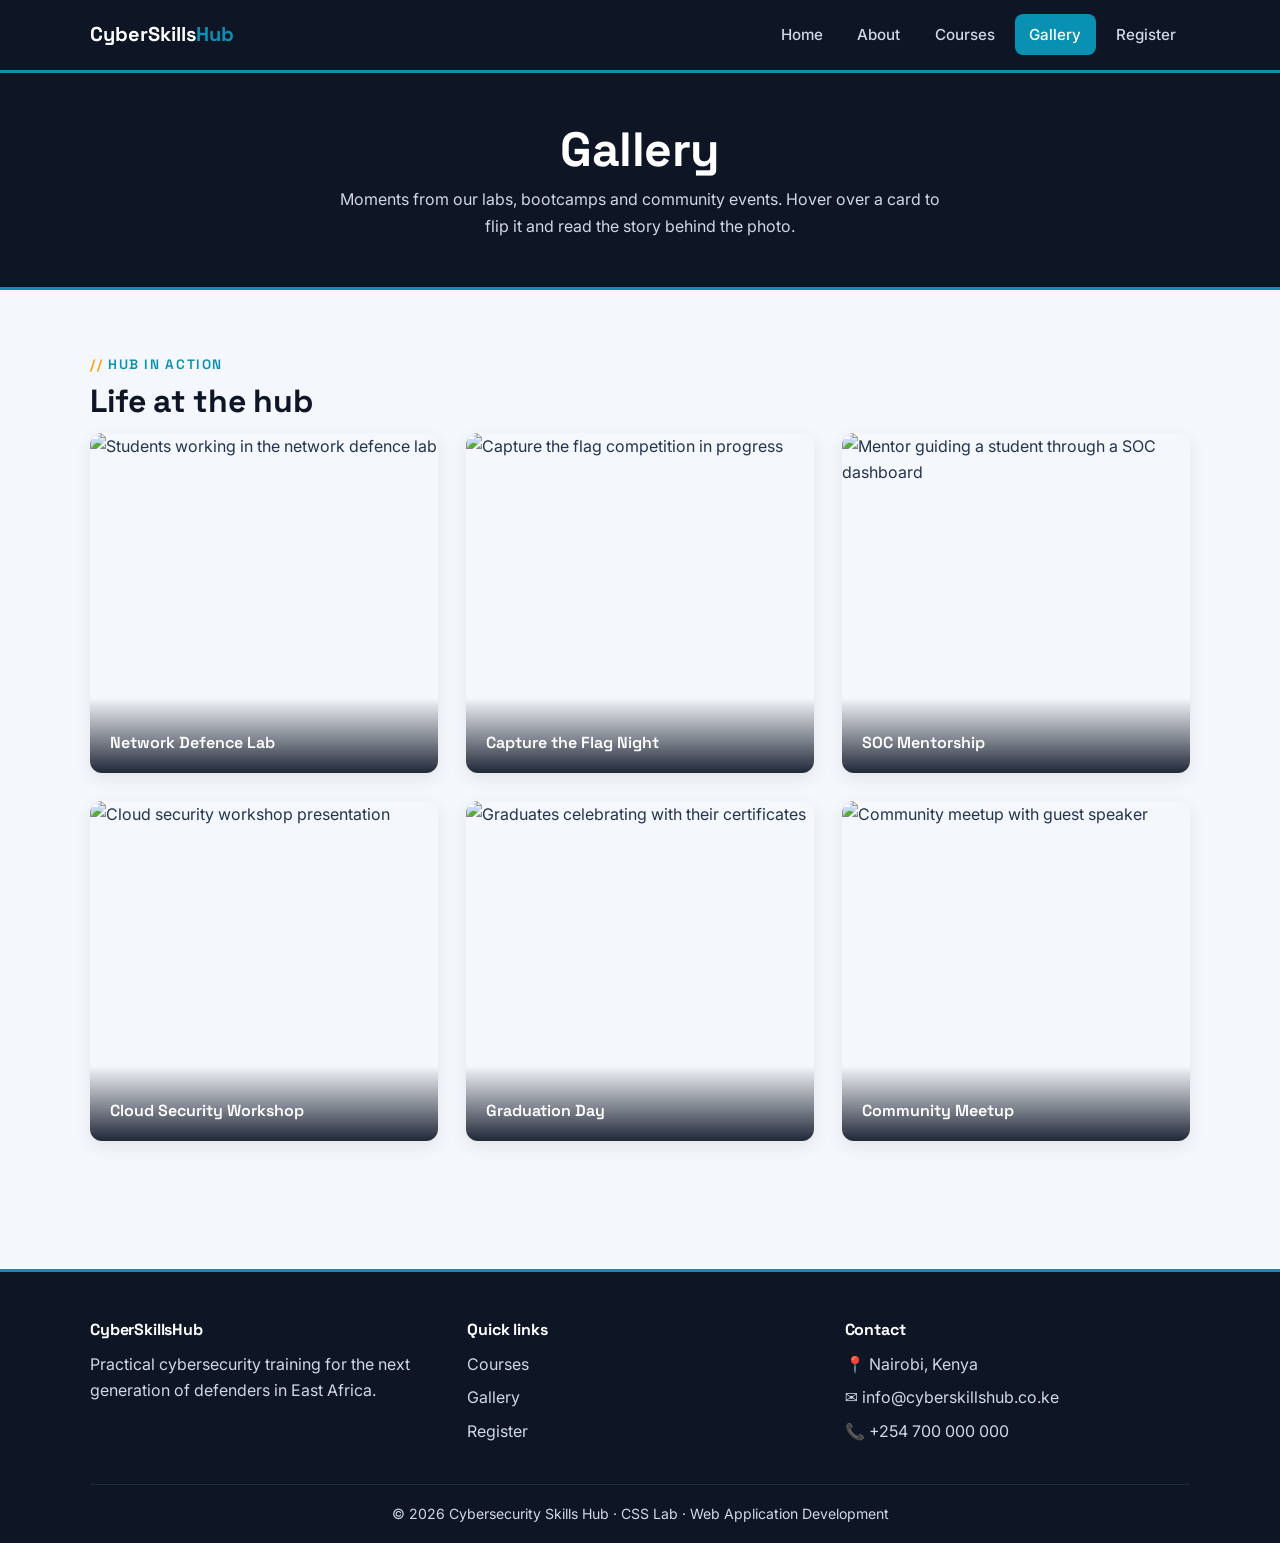
==== gallery.html @ 4f903a4d "Added gallery page" ====
<!DOCTYPE html>
<html lang="en">
<head>
  <meta charset="UTF-8">
  <meta name="viewport" content="width=device-width, initial-scale=1.0">
  <title>Cybersecurity Skills Hub | Gallery</title>
  <link rel="stylesheet" href="csslab.css">
</head>
<body>

  <header class="navbar">
    <div class="container">
      <div class="logo">CyberSkills<span>Hub</span></div>
      <nav>
        <ul class="nav-links">
          <li><a href="index.html">Home</a></li>
          <li><a href="about.html">About</a></li>
          <li><a href="courses.html">Courses</a></li>
          <li><a href="gallery.html" class="active">Gallery</a></li>
          <li><a href="register.html">Register</a></li>
        </ul>
      </nav>
    </div>
  </header>

  <section class="page-hero">
    <h1>Gallery</h1>
    <p>Moments from our labs, bootcamps and community events.
      Hover over a card to flip it and read the story behind the photo.</p>
  </section>

  <section class="section">
    <div class="container">
      <span class="eyebrow">Hub in action</span>
      <h2>Life at the hub</h2>

      <!--
        Replace the picsum.photos placeholder images with your own photos
        (e.g. images/lab1.jpg) before final submission if you have them.
        The layout and flip effect will work exactly the same.
      -->
      <div class="gallery-grid">

        <div class="flip-card" tabindex="0">
          <div class="flip-card-inner">
            <figure class="flip-card-front">
              <img src="https://picsum.photos/seed/cyberlab1/600/450"
                   alt="Students working in the network defence lab">
              <figcaption>Network Defence Lab</figcaption>
            </figure>
            <div class="flip-card-back">
              <h3>Network Defence Lab</h3>
              <p>Learners configuring firewalls and VLANs during the
                six-week Network Defence Fundamentals course.</p>
              <a href="courses.html" class="btn btn-primary">View course</a>
            </div>
          </div>
        </div>

        <div class="flip-card" tabindex="0">
          <div class="flip-card-inner">
            <figure class="flip-card-front">
              <img src="https://picsum.photos/seed/cyberlab2/600/450"
                   alt="Capture the flag competition in progress">
              <figcaption>Capture the Flag Night</figcaption>
            </figure>
            <div class="flip-card-back">
              <h3>Capture the Flag Night</h3>
              <p>Monthly CTF challenges where teams race to find hidden
                flags across vulnerable machines.</p>
              <a href="register.html" class="btn btn-primary">Join the next one</a>
            </div>
          </div>
        </div>

        <div class="flip-card" tabindex="0">
          <div class="flip-card-inner">
            <figure class="flip-card-front">
              <img src="https://picsum.photos/seed/cyberlab3/600/450"
                   alt="Mentor guiding a student through a SOC dashboard">
              <figcaption>SOC Mentorship</figcaption>
            </figure>
            <div class="flip-card-back">
              <h3>SOC Mentorship</h3>
              <p>Weekly sessions with working analysts, walking through real
                Sentinel dashboards and incident triage.</p>
              <a href="about.html" class="btn btn-primary">Meet the mentors</a>
            </div>
          </div>
        </div>

        <div class="flip-card" tabindex="0">
          <div class="flip-card-inner">
            <figure class="flip-card-front">
              <img src="https://picsum.photos/seed/cyberlab4/600/450"
                   alt="Cloud security workshop presentation">
              <figcaption>Cloud Security Workshop</figcaption>
            </figure>
            <div class="flip-card-back">
              <h3>Cloud Security Workshop</h3>
              <p>Hands-on Azure identity and logging workshop from the
                July 2026 intake.</p>
              <a href="courses.html" class="btn btn-primary">View course</a>
            </div>
          </div>
        </div>

        <div class="flip-card" tabindex="0">
          <div class="flip-card-inner">
            <figure class="flip-card-front">
              <img src="https://picsum.photos/seed/cyberlab5/600/450"
                   alt="Graduates celebrating with their certificates">
              <figcaption>Graduation Day</figcaption>
            </figure>
            <div class="flip-card-back">
              <h3>Graduation Day</h3>
              <p>Celebrating our third cohort — 28 graduates, 11 already
                placed in internships.</p>
              <a href="about.html" class="btn btn-primary">Our story</a>
            </div>
          </div>
        </div>

        <div class="flip-card" tabindex="0">
          <div class="flip-card-inner">
            <figure class="flip-card-front">
              <img src="https://picsum.photos/seed/cyberlab6/600/450"
                   alt="Community meetup with guest speaker">
              <figcaption>Community Meetup</figcaption>
            </figure>
            <div class="flip-card-back">
              <h3>Community Meetup</h3>
              <p>Open monthly meetups with guest speakers from Nairobi's
                security community. Everyone is welcome.</p>
              <a href="register.html" class="btn btn-primary">Get updates</a>
            </div>
          </div>
        </div>

      </div>
    </div>
  </section>

  <footer class="footer">
    <div class="container">
      <div class="footer-grid">
        <div class="footer-col">
          <h4>CyberSkillsHub</h4>
          <p>Practical cybersecurity training for the next generation of
            defenders in East Africa.</p>
        </div>
        <div class="footer-col">
          <h4>Quick links</h4>
          <ul>
            <li><a href="courses.html">Courses</a></li>
            <li><a href="gallery.html">Gallery</a></li>
            <li><a href="register.html">Register</a></li>
          </ul>
        </div>
        <div class="footer-col">
          <h4>Contact</h4>
          <ul>
            <li>📍 Nairobi, Kenya</li>
            <li>✉️ info@cyberskillshub.co.ke</li>
            <li>📞 +254 700 000 000</li>
          </ul>
        </div>
      </div>
      <div class="footer-bottom">
        <p>&copy; 2026 Cybersecurity Skills Hub · CSS Lab · Web Application Development</p>
      </div>
    </div>
  </footer>

</body>
</html>
---- csslab.css ----
/* ============================================================
   CYBERSECURITY SKILLS HUB — csslab.css
   Web Application Development: CSS Lab
   Single external stylesheet linked from every HTML page.
   ------------------------------------------------------------
   Contents
   1.  Google Fonts import + design tokens (CSS variables)
   2.  Reset & base typography
   3.  Navigation bar (Flexbox)
   4.  Hero section
   5.  Buttons
   6.  Cards & section layout
   7.  Form styling
   8.  Gallery — CSS flip cards
   9.  Tables
   10. Footer
   11. Utilities, transitions & animations
   12. Responsive design (media queries)
   ============================================================ */


/* ---------- 1. FONTS & DESIGN TOKENS ---------- */

/* Google Fonts: Space Grotesk (headings) + Inter (body text) */
@import url('https://fonts.googleapis.com/css2?family=Space+Grotesk:wght@500;600;700&family=Inter:wght@400;500;600&display=swap');

:root {
  /* Colour palette — consistent across every page */
  --ink:         #0e1626;   /* deep navy: nav, footer, headings   */
  --ink-soft:    #1b2a44;   /* lighter navy: hover states         */
  --surface:     #f4f7fb;   /* page background                    */
  --card:        #ffffff;   /* card / form background             */
  --accent:      #0891b2;   /* cyan: links, buttons, highlights   */
  --accent-dark: #155e75;   /* cyan (dark): hover states          */
  --amber:       #f59e0b;   /* warm highlight: badges, markers    */
  --line:        #dce4ee;   /* borders and dividers               */
  --text:        #24344d;   /* main body text                     */
  --muted:       #5b6b85;   /* secondary text                     */

  /* Type & spacing scale */
  --font-display: 'Space Grotesk', sans-serif;
  --font-body:    'Inter', system-ui, sans-serif;
  --radius:       12px;
  --shadow:       0 6px 18px rgba(14, 22, 38, 0.08);
  --shadow-lift:  0 14px 30px rgba(14, 22, 38, 0.16);
  --space:        1rem;
}


/* ---------- 2. RESET & BASE TYPOGRAPHY ---------- */

* {
  margin: 0;
  padding: 0;
  box-sizing: border-box;
}

html {
  scroll-behavior: smooth;
}

body {
  font-family: var(--font-body);
  font-size: 1rem;
  line-height: 1.65;
  color: var(--text);
  background-color: var(--surface);
}

h1, h2, h3, h4 {
  font-family: var(--font-display);
  color: var(--ink);
  line-height: 1.2;
  letter-spacing: -0.01em;
}

h1 { font-size: clamp(2rem, 4vw, 3rem); }
h2 { font-size: clamp(1.5rem, 3vw, 2rem); margin-bottom: 0.75rem; }
h3 { font-size: 1.2rem; margin-bottom: 0.5rem; }

p {
  margin-bottom: var(--space);
}

a {
  color: var(--accent);
  text-decoration: none;
  transition: color 0.2s ease;
}

a:hover {
  color: var(--accent-dark);
}

img {
  max-width: 100%;
  display: block;
}

/* Visible keyboard focus for accessibility */
a:focus-visible,
button:focus-visible,
input:focus-visible,
select:focus-visible,
textarea:focus-visible {
  outline: 3px solid var(--amber);
  outline-offset: 2px;
}

/* Consistent page container */
.container {
  width: min(1100px, 92%);
  margin: 0 auto;
}

/* Terminal-style section label — ties into the cybersecurity theme */
.eyebrow {
  font-family: var(--font-display);
  font-size: 0.85rem;
  font-weight: 600;
  letter-spacing: 0.12em;
  text-transform: uppercase;
  color: var(--accent);
  display: block;
  margin-bottom: 0.35rem;
}

.eyebrow::before {
  content: "// ";
  color: var(--amber);
}


/* ---------- 3. NAVIGATION BAR (FLEXBOX) ---------- */

.navbar {
  background-color: var(--ink);
  border-bottom: 3px solid var(--accent);
  position: sticky;
  top: 0;
  z-index: 100;
}

.navbar .container {
  display: flex;                   /* Flexbox layout as required */
  justify-content: space-between;  /* logo left, links right     */
  align-items: center;
  flex-wrap: wrap;
  gap: 0.5rem 1.5rem;
  padding: 0.9rem 0;
}

.logo {
  font-family: var(--font-display);
  font-size: 1.25rem;
  font-weight: 700;
  color: #ffffff;
}

.logo span {
  color: var(--accent);
}

.nav-links {
  display: flex;                   /* Flexbox for the link list */
  flex-wrap: wrap;
  gap: 0.35rem;
  list-style: none;
}

.nav-links a {
  display: block;
  padding: 0.5rem 0.9rem;
  color: #cfd8e6;
  font-weight: 500;
  font-size: 0.95rem;
  border-radius: 8px;
  transition: background-color 0.25s ease, color 0.25s ease;
}

.nav-links a:hover {
  background-color: var(--ink-soft);
  color: #ffffff;
}

/* Highlights the page the visitor is currently on */
.nav-links a.active {
  background-color: var(--accent);
  color: #ffffff;
}


/* ---------- 4. HERO SECTION ---------- */

.hero {
  background:
    linear-gradient(135deg, rgba(14, 22, 38, 0.92), rgba(21, 94, 117, 0.85)),
    url('https://picsum.photos/seed/matrix/1400/600') center/cover no-repeat;
  color: #ffffff;
  text-align: center;
  padding: 5.5rem 1rem;
}

.hero h1 {
  color: #ffffff;
  margin-bottom: 0.75rem;
}

.hero h1 span {
  color: #67e8f9;
}

.hero p {
  max-width: 620px;
  margin: 0 auto 1.75rem;
  color: #dbe6f2;
  font-size: 1.08rem;
}

/* Smaller hero used on inner pages for consistency */
.page-hero {
  background-color: var(--ink);
  color: #ffffff;
  text-align: center;
  padding: 3rem 1rem;
  border-bottom: 3px solid var(--accent);
}

.page-hero h1 {
  color: #ffffff;
}

.page-hero p {
  color: #cfd8e6;
  max-width: 600px;
  margin: 0.5rem auto 0;
}


/* ---------- 5. BUTTONS ---------- */

.btn {
  display: inline-block;
  font-family: var(--font-display);
  font-weight: 600;
  font-size: 1rem;
  padding: 0.75rem 1.75rem;
  border: 2px solid var(--accent);
  border-radius: 999px;
  cursor: pointer;
  transition: background-color 0.25s ease, color 0.25s ease,
              transform 0.2s ease, box-shadow 0.2s ease;
}

.btn-primary {
  background-color: var(--accent);
  color: #ffffff;
}

.btn-primary:hover {
  background-color: var(--accent-dark);
  border-color: var(--accent-dark);
  color: #ffffff;
  transform: translateY(-2px);
  box-shadow: var(--shadow-lift);
}

.btn-outline {
  background-color: transparent;
  color: #ffffff;
}

.btn-outline:hover {
  background-color: rgba(255, 255, 255, 0.12);
  color: #ffffff;
  transform: translateY(-2px);
}

.hero .btn + .btn {
  margin-left: 0.75rem;
}


/* ---------- 6. CARDS & SECTION LAYOUT ---------- */

.section {
  padding: 4rem 0;
}

.section-alt {
  background-color: #eaf0f7;
}

.section-intro {
  max-width: 640px;
  margin-bottom: 2.25rem;
}

/* Responsive card grid used on the home and about pages */
.card-grid {
  display: grid;
  grid-template-columns: repeat(auto-fit, minmax(260px, 1fr));
  gap: 1.5rem;
}

.card {
  background-color: var(--card);
  border: 1px solid var(--line);
  border-radius: var(--radius);
  padding: 1.75rem;
  box-shadow: var(--shadow);
  transition: transform 0.25s ease, box-shadow 0.25s ease;
}

.card:hover {
  transform: translateY(-6px);
  box-shadow: var(--shadow-lift);
}

.card .icon {
  font-size: 1.9rem;
  display: inline-block;
  margin-bottom: 0.75rem;
}

.card ul {
  padding-left: 1.2rem;
  color: var(--muted);
}

.badge {
  display: inline-block;
  background-color: #fef3c7;
  color: #92400e;
  font-size: 0.78rem;
  font-weight: 600;
  padding: 0.2rem 0.7rem;
  border-radius: 999px;
  margin-bottom: 0.75rem;
}


/* ---------- 7. FORM STYLING ---------- */

.form-wrapper {
  max-width: 680px;
  margin: 0 auto;
  background-color: var(--card);
  border: 1px solid var(--line);
  border-top: 5px solid var(--accent);
  border-radius: var(--radius);
  box-shadow: var(--shadow);
  padding: 2.5rem;
}

.form-group {
  margin-bottom: 1.4rem;
}

/* Two fields side by side on wider screens */
.form-row {
  display: flex;
  gap: 1.25rem;
  flex-wrap: wrap;
}

.form-row .form-group {
  flex: 1 1 240px;
}

label {
  display: block;
  font-weight: 600;
  color: var(--ink);
  margin-bottom: 0.4rem;
  font-size: 0.95rem;
}

.required {
  color: #dc2626;
}

input[type="text"],
input[type="email"],
input[type="tel"],
input[type="date"],
select,
textarea {
  width: 100%;
  padding: 0.75rem 0.9rem;
  font-family: var(--font-body);
  font-size: 1rem;
  color: var(--text);
  background-color: #fbfdff;
  border: 1.5px solid var(--line);
  border-radius: 8px;
  transition: border-color 0.2s ease, box-shadow 0.2s ease;
}

input:focus,
select:focus,
textarea:focus {
  border-color: var(--accent);
  box-shadow: 0 0 0 3px rgba(8, 145, 178, 0.15);
  outline: none;
}

textarea {
  resize: vertical;
  min-height: 120px;
}

/* Radio buttons & checkboxes laid out with Flexbox */
fieldset {
  border: 1.5px solid var(--line);
  border-radius: 8px;
  padding: 1rem 1.25rem;
}

legend {
  font-weight: 600;
  color: var(--ink);
  padding: 0 0.5rem;
  font-size: 0.95rem;
}

.choice-list {
  display: flex;
  flex-wrap: wrap;
  gap: 0.6rem 1.75rem;
}

.choice-list label {
  display: flex;
  align-items: center;
  gap: 0.5rem;
  font-weight: 400;
  margin-bottom: 0;
  cursor: pointer;
}

input[type="radio"],
input[type="checkbox"] {
  accent-color: var(--accent);
  width: 1.05rem;
  height: 1.05rem;
}

.form-hint {
  font-size: 0.85rem;
  color: var(--muted);
  margin-top: 0.3rem;
  margin-bottom: 0;
}

.form-actions {
  display: flex;
  gap: 1rem;
  flex-wrap: wrap;
  margin-top: 1.75rem;
}

.btn-reset {
  background-color: transparent;
  color: var(--accent);
}

.btn-reset:hover {
  background-color: #e0f2fe;
}


/* ---------- 8. GALLERY — CSS FLIP CARDS ---------- */

.gallery-grid {
  display: grid;
  grid-template-columns: repeat(auto-fit, minmax(280px, 1fr));
  gap: 1.75rem;
}

/* Outer card provides 3D perspective for the flip */
.flip-card {
  background-color: transparent;
  height: 340px;
  perspective: 1000px;
}

.flip-card-inner {
  position: relative;
  width: 100%;
  height: 100%;
  transition: transform 0.7s ease;
  transform-style: preserve-3d;
  border-radius: var(--radius);
  box-shadow: var(--shadow);
}

/* The flip happens on hover (and keyboard focus) */
.flip-card:hover .flip-card-inner,
.flip-card:focus-within .flip-card-inner {
  transform: rotateY(180deg);
  box-shadow: var(--shadow-lift);
}

.flip-card-front,
.flip-card-back {
  position: absolute;
  inset: 0;
  backface-visibility: hidden;
  -webkit-backface-visibility: hidden;
  border-radius: var(--radius);
  overflow: hidden;
}

/* Front: image with a caption strip along the bottom */
.flip-card-front img {
  width: 100%;
  height: 100%;
  object-fit: cover;
}

.flip-card-front figcaption {
  position: absolute;
  left: 0;
  right: 0;
  bottom: 0;
  background: linear-gradient(transparent, rgba(14, 22, 38, 0.92));
  color: #ffffff;
  font-family: var(--font-display);
  font-weight: 600;
  padding: 2rem 1.25rem 1rem;
}

/* Back: description revealed on hover */
.flip-card-back {
  background: linear-gradient(150deg, var(--ink), var(--accent-dark));
  color: #e6f2f8;
  transform: rotateY(180deg);
  display: flex;
  flex-direction: column;
  justify-content: center;
  align-items: center;
  text-align: center;
  padding: 1.75rem;
}

.flip-card-back h3 {
  color: #ffffff;
  margin-bottom: 0.6rem;
}

.flip-card-back p {
  font-size: 0.95rem;
  margin-bottom: 1.25rem;
}

.flip-card-back .btn {
  padding: 0.5rem 1.4rem;
  font-size: 0.9rem;
}


/* ---------- 9. TABLES ---------- */

table {
  width: 100%;
  border-collapse: collapse;
  background-color: var(--card);
  border-radius: var(--radius);
  overflow: hidden;
  box-shadow: var(--shadow);
}

th, td {
  padding: 0.9rem 1.1rem;
  text-align: left;
  border-bottom: 1px solid var(--line);
}

th {
  background-color: var(--ink);
  color: #ffffff;
  font-family: var(--font-display);
  font-weight: 600;
}

tbody tr:nth-child(even) {
  background-color: #f0f5fa;
}

tbody tr:hover {
  background-color: #e0f2fe;
}


/* ---------- 10. FOOTER ---------- */

.footer {
  background-color: var(--ink);
  color: #cfd8e6;
  margin-top: 4rem;
  border-top: 3px solid var(--accent);
}

.footer-grid {
  display: flex;              /* Flexbox footer columns */
  flex-wrap: wrap;
  gap: 2rem;
  justify-content: space-between;
  padding: 3rem 0 2rem;
}

.footer-col {
  flex: 1 1 220px;
}

.footer-col h4 {
  color: #ffffff;
  margin-bottom: 0.75rem;
}

.footer-col ul {
  list-style: none;
}

.footer-col li {
  margin-bottom: 0.45rem;
}

.footer-col a {
  color: #cfd8e6;
}

.footer-col a:hover {
  color: #67e8f9;
}

.footer-bottom {
  border-top: 1px solid var(--ink-soft);
  text-align: center;
  padding: 1.1rem 0;
  font-size: 0.88rem;
}

.footer-bottom p {
  margin: 0;
}


/* ---------- 11. UTILITIES, TRANSITIONS & ANIMATIONS ---------- */

.text-center { text-align: center; }
.mt-2 { margin-top: 2rem; }

/* Gentle fade-up animation used on hero content */
@keyframes fadeUp {
  from { opacity: 0; transform: translateY(18px); }
  to   { opacity: 1; transform: translateY(0); }
}

.fade-up {
  animation: fadeUp 0.8s ease both;
}

.fade-up-delay {
  animation: fadeUp 0.8s ease 0.25s both;
}

/* Respect visitors who prefer reduced motion */
@media (prefers-reduced-motion: reduce) {
  *, *::before, *::after {
    animation-duration: 0.01ms !important;
    transition-duration: 0.01ms !important;
  }
}


/* ---------- 12. RESPONSIVE DESIGN ---------- */

@media (max-width: 768px) {
  .navbar .container {
    flex-direction: column;    /* stack logo above links */
    padding: 0.85rem 0;
  }

  .nav-links {
    justify-content: center;
  }

  .hero {
    padding: 3.5rem 1rem;
  }

  .hero .btn + .btn {
    margin-left: 0;
    margin-top: 0.75rem;
  }

  .section {
    padding: 2.75rem 0;
  }

  .form-wrapper {
    padding: 1.5rem;
  }
}

@media (max-width: 480px) {
  .btn {
    width: 100%;
    text-align: center;
  }

  .form-actions .btn {
    width: auto;
    flex: 1;
  }
}
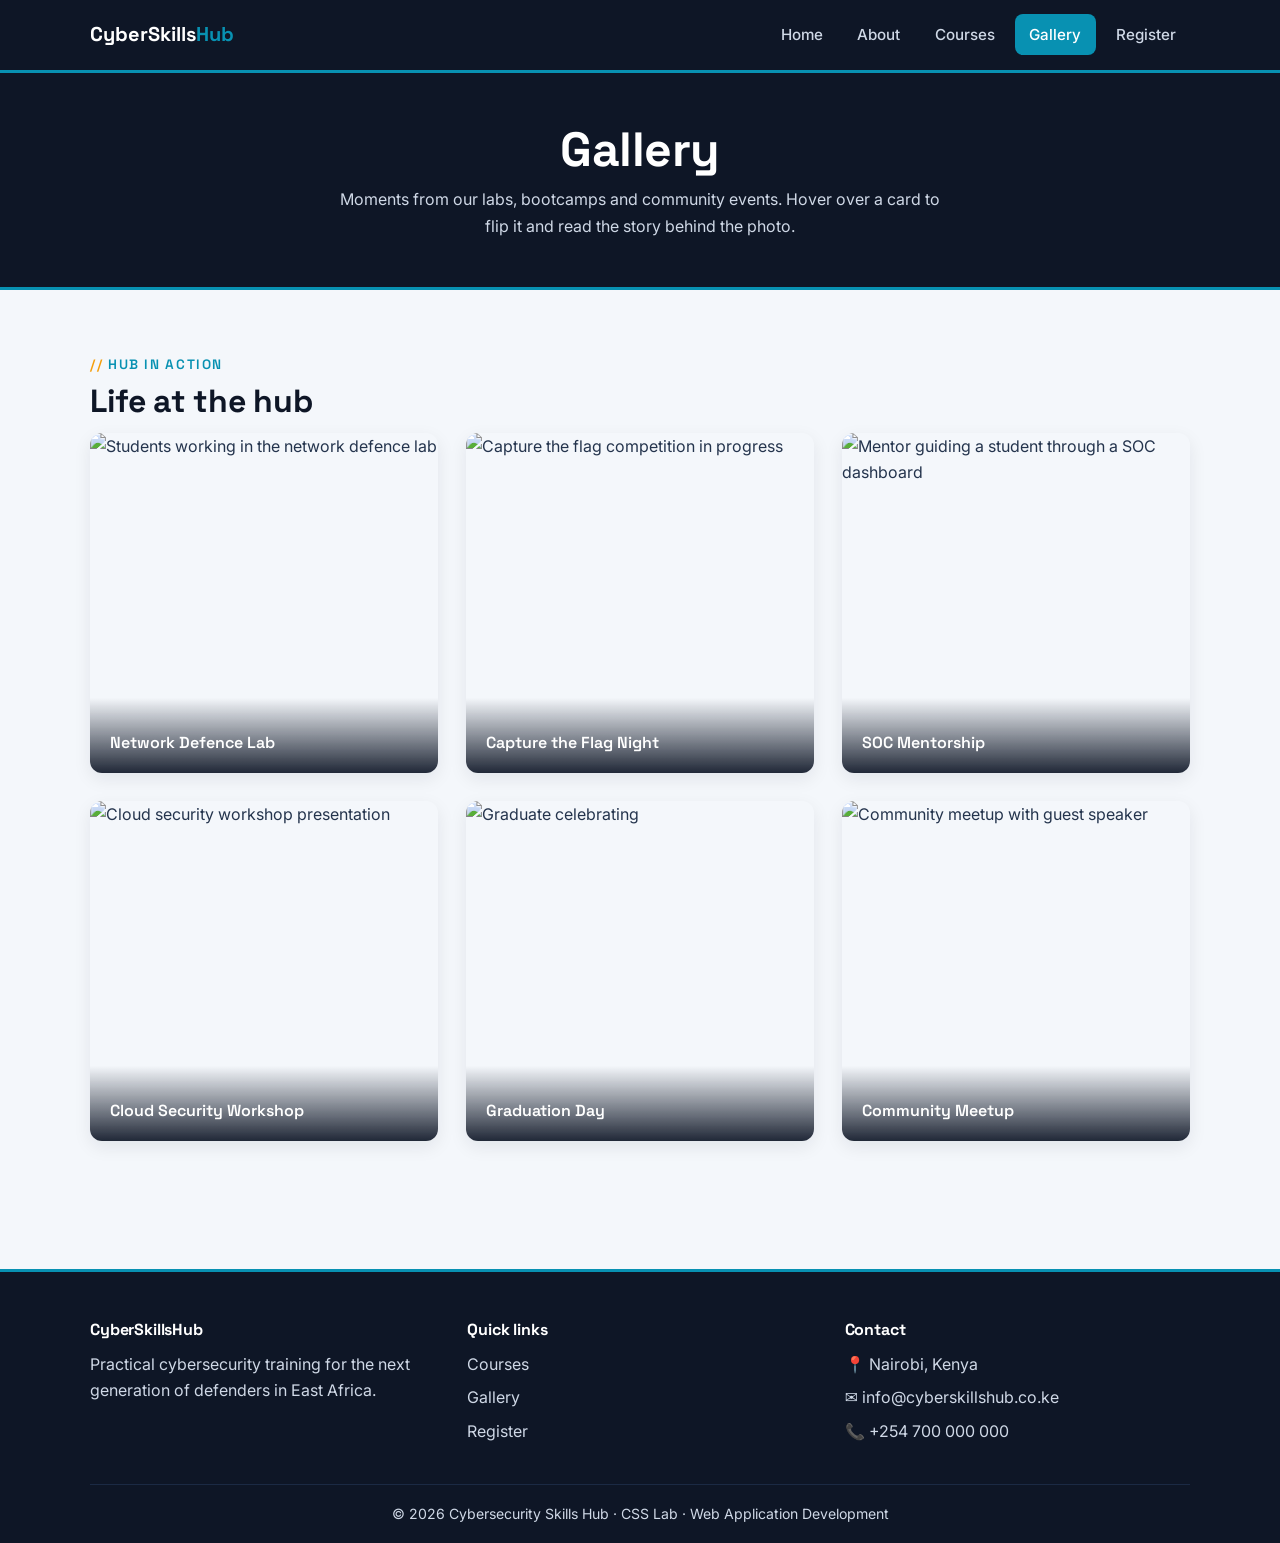
==== commit 8660e3fd: "Updated gallery images" ====
--- a/gallery.html
+++ b/gallery.html
@@ -44,7 +44,7 @@
         <div class="flip-card" tabindex="0">
           <div class="flip-card-inner">
             <figure class="flip-card-front">
-              <img src="https://picsum.photos/seed/cyberlab1/600/450"
+              <img src="https://images.unsplash.com/photo-1614157561595-dc25d28cfa85?q=80&w=778&auto=format&fit=crop&ixlib=rb-4.1.0&ixid=M3wxMjA3fDB8MHxwaG90by1wYWdlfHx8fGVufDB8fHx8fA%3D%3D"
                    alt="Students working in the network defence lab">
               <figcaption>Network Defence Lab</figcaption>
             </figure>
@@ -60,7 +60,7 @@
         <div class="flip-card" tabindex="0">
           <div class="flip-card-inner">
             <figure class="flip-card-front">
-              <img src="https://picsum.photos/seed/cyberlab2/600/450"
+              <img src="https://images.unsplash.com/photo-1717238977737-b9891ab4ed8c?q=80&w=774&auto=format&fit=crop&ixlib=rb-4.1.0&ixid=M3wxMjA3fDB8MHxwaG90by1wYWdlfHx8fGVufDB8fHx8fA%3D%3D"
                    alt="Capture the flag competition in progress">
               <figcaption>Capture the Flag Night</figcaption>
             </figure>
@@ -76,7 +76,7 @@
         <div class="flip-card" tabindex="0">
           <div class="flip-card-inner">
             <figure class="flip-card-front">
-              <img src="https://picsum.photos/seed/cyberlab3/600/450"
+              <img src="https://images.unsplash.com/photo-1618482914248-29272d021005?q=80&w=772&auto=format&fit=crop&ixlib=rb-4.1.0&ixid=M3wxMjA3fDB8MHxwaG90by1wYWdlfHx8fGVufDB8fHx8fA%3D%3D"
                    alt="Mentor guiding a student through a SOC dashboard">
               <figcaption>SOC Mentorship</figcaption>
             </figure>
@@ -92,7 +92,7 @@
         <div class="flip-card" tabindex="0">
           <div class="flip-card-inner">
             <figure class="flip-card-front">
-              <img src="https://picsum.photos/seed/cyberlab4/600/450"
+              <img src="https://images.unsplash.com/photo-1768839720936-87ce3adf2d08?q=80&w=1170&auto=format&fit=crop&ixlib=rb-4.1.0&ixid=M3wxMjA3fDB8MHxwaG90by1wYWdlfHx8fGVufDB8fHx8fA%3D%3D"
                    alt="Cloud security workshop presentation">
               <figcaption>Cloud Security Workshop</figcaption>
             </figure>
@@ -108,8 +108,8 @@
         <div class="flip-card" tabindex="0">
           <div class="flip-card-inner">
             <figure class="flip-card-front">
-              <img src="https://picsum.photos/seed/cyberlab5/600/450"
-                   alt="Graduates celebrating with their certificates">
+              <img src="https://images.unsplash.com/photo-1627556704302-624286467c65?w=400&auto=format&fit=crop&q=60&ixlib=rb-4.1.0&ixid=M3wxMjA3fDB8MHxzZWFyY2h8M3x8Z3JhZHVhdGlvbnxlbnwwfHwwfHx8MA%3D%3D"
+                   alt="Graduate celebrating">
               <figcaption>Graduation Day</figcaption>
             </figure>
             <div class="flip-card-back">
@@ -124,7 +124,7 @@
         <div class="flip-card" tabindex="0">
           <div class="flip-card-inner">
             <figure class="flip-card-front">
-              <img src="https://picsum.photos/seed/cyberlab6/600/450"
+              <img src="https://plus.unsplash.com/premium_photo-1683141098269-617bcaadc50d?q=80&w=1170&auto=format&fit=crop&ixlib=rb-4.1.0&ixid=M3wxMjA3fDB8MHxwaG90by1wYWdlfHx8fGVufDB8fHx8fA%3D%3D"
                    alt="Community meetup with guest speaker">
               <figcaption>Community Meetup</figcaption>
             </figure>
